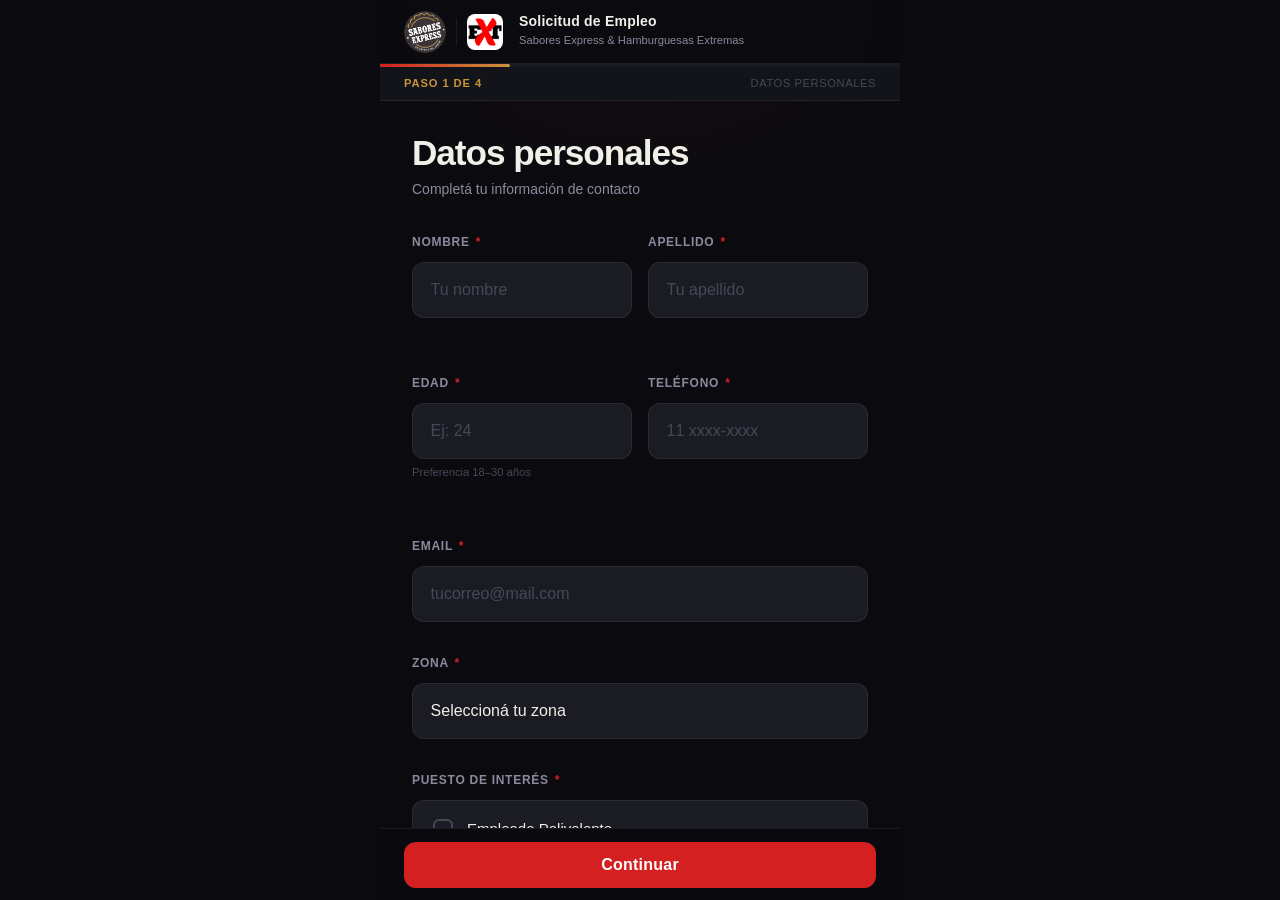
==== index.html @ 11a0b4c1 "Update index.html" ====
<!DOCTYPE html>
<html lang="es">
<head>
  <meta charset="UTF-8">
  <meta name="viewport" content="width=device-width, initial-scale=1.0, viewport-fit=cover">
  <meta name="theme-color" content="#0b0b0f">
  <meta name="apple-mobile-web-app-capable" content="yes">
  <meta name="apple-mobile-web-app-status-bar-style" content="black-translucent">
  <meta name="description" content="Formulario de postulación — Sabores Express y Hamburguesas Extremas">
  <title>Postulación — Sabores Express &amp; Hamburguesas Extremas</title>
  <link rel="stylesheet" href="styles.css">
</head>
<body>

<div id="app">

  <!-- ── HEADER ── -->
  <header class="app-header" role="banner">
    <div class="header-logos" aria-label="Logos corporativos">
      <img src="./assets/img/sabores-logo.jpg"
           alt="Sabores Express"
           class="logo logo--sabores"
           width="48" height="48"
           loading="eager">
      <div class="logo-divider" aria-hidden="true"></div>
      <img src="./assets/img/extremas-logo.jpg"
           alt="Hamburguesas Extremas"
           class="logo logo--ext"
           width="42" height="42"
           loading="eager">
    </div>
    <div class="header-text">
      <h1 class="header-title">Solicitud de Empleo</h1>
      <p class="header-sub">Sabores Express &amp; Hamburguesas Extremas</p>
    </div>
  </header>

  <!-- ── PROGRESS ── -->
  <div class="progress-wrap" aria-hidden="true">
    <div class="progress-fill" id="progressFill"></div>
  </div>

  <!-- ── STEP INDICATOR ── -->
  <div class="step-indicator" id="stepIndicator" aria-live="polite" aria-atomic="true">
    <span class="step-ind-cur" id="stepIndCur">Paso 1 de 4</span>
    <span class="step-ind-name" id="stepIndName">Datos personales</span>
  </div>

  <!-- ════════════════════════════════════════════
       FORM STEPS
  ════════════════════════════════════════════ -->
  <main class="form-main" id="formMain">

    <!-- ──────────────────────────────────────
         PASO 1 · Datos personales
    ────────────────────────────────────── -->
    <section class="form-step is-active" id="step-1" data-step="1"
             aria-labelledby="title-1">

      <header class="step-header">
        <h2 class="step-title" id="title-1">Datos personales</h2>
        <p class="step-sub">Completá tu información de contacto</p>
      </header>

      <!-- Nombre + Apellido -->
      <div class="field-row">
        <div class="field">
          <label class="field-label" for="firstName">
            Nombre <span class="req" aria-label="requerido">*</span>
          </label>
          <input type="text" id="firstName" class="field-input"
                 autocomplete="given-name" inputmode="text"
                 placeholder="Tu nombre" data-required>
        </div>
        <div class="field">
          <label class="field-label" for="lastName">
            Apellido <span class="req" aria-label="requerido">*</span>
          </label>
          <input type="text" id="lastName" class="field-input"
                 autocomplete="family-name" inputmode="text"
                 placeholder="Tu apellido" data-required>
        </div>
      </div>

      <!-- Edad + Teléfono -->
      <div class="field-row">
        <div class="field">
          <label class="field-label" for="age">
            Edad <span class="req" aria-label="requerido">*</span>
          </label>
          <input type="number" id="age" class="field-input"
                 min="16" max="99" inputmode="numeric"
                 placeholder="Ej: 24" data-required>
          <span class="field-hint">Preferencia 18–30 años</span>
        </div>
        <div class="field">
          <label class="field-label" for="phone">
            Teléfono <span class="req" aria-label="requerido">*</span>
          </label>
          <input type="tel" id="phone" class="field-input"
                 autocomplete="tel" inputmode="tel"
                 placeholder="11 xxxx-xxxx" data-required>
        </div>
      </div>

      <!-- Email -->
      <div class="field">
        <label class="field-label" for="email">
          Email <span class="req" aria-label="requerido">*</span>
        </label>
        <input type="email" id="email" class="field-input"
               autocomplete="email" inputmode="email"
               placeholder="tucorreo@mail.com" data-required>
      </div>

      <!-- Zona -->
      <div class="field">
        <label class="field-label" for="zone">
          Zona <span class="req" aria-label="requerido">*</span>
        </label>
        <select id="zone" class="field-input" data-required>
          <option value="" disabled selected>Seleccioná tu zona</option>
          <option value="CABA">CABA</option>
          <option value="Sur">Sur</option>
          <option value="Norte">Norte</option>
          <option value="Oeste">Oeste</option>
          <option value="Zárate">Zárate</option>
          <option value="Mar del Plata">Mar del Plata</option>
          <option value="Luján">Luján</option>
          <option value="La Plata">La Plata</option>
          <option value="Rosario">Ciudad de Rosario</option>
          <option value="La Plata">Ciudad de Santa Fe</option>
          <option value="La Plata">Ciudad de Córdoba</option>
          <option value="La Plata">Ciudad de Paraná</option>
        </select>
      </div>

      <!-- Localidad (visible solo para Sur / Norte / Oeste) -->
      <div class="field" id="localidadField" hidden>
        <label class="field-label" for="localidad">
          Localidad <span class="req" aria-label="requerido">*</span>
        </label>
        <select id="localidad" class="field-input">
          <option value="" disabled selected>Seleccioná tu localidad</option>
        </select>
      </div>

      <!-- Puestos -->
      <div class="field">
        <label class="field-label">
          Puesto de interés <span class="req" aria-label="requerido">*</span>
        </label>
        <div class="check-group" id="puestoGroup" role="group"
             aria-label="Seleccioná uno o más puestos">
          <label class="check-opt">
            <input type="checkbox" name="puesto" value="Empleado Polivalente">
            <span class="check-box" aria-hidden="true"></span>
            <span class="check-lbl">Empleado Polivalente</span>
          </label>
          <label class="check-opt">
            <input type="checkbox" name="puesto" value="Encargado de Turno">
            <span class="check-box" aria-hidden="true"></span>
            <span class="check-lbl">Encargado de Turno</span>
          </label>
          <label class="check-opt">
            <input type="checkbox" name="puesto" value="Gerente de Local">
            <span class="check-box" aria-hidden="true"></span>
            <span class="check-lbl">Gerente de Local</span>
          </label>
        </div>
      </div>

      <!-- Separador de requisitos -->
      <div class="section-sep" role="separator">
        <span class="section-sep-lbl">Requisitos del puesto</span>
      </div>

      <!-- Disponibilidad nocturna -->
      <div class="field">
        <label class="field-label">
          ¿Tenés disponibilidad de 18:00 a 03:00 hs?
          <span class="req" aria-label="requerido">*</span>
        </label>
        <div class="opt-group" data-group="dispNoche" role="radiogroup"
             aria-label="Disponibilidad nocturna">
          <button type="button" class="opt-btn" data-value="si">
            <span class="opt-dot" aria-hidden="true"></span>
            <span class="opt-lbl">Sí, tengo disponibilidad en ese horario</span>
          </button>
          <button type="button" class="opt-btn" data-value="no">
            <span class="opt-dot" aria-hidden="true"></span>
            <span class="opt-lbl">No, no puedo en ese horario</span>
          </button>
        </div>
      </div>

      <!-- Curso manipulación (EXCLUYENTE) -->
      <div class="field">
        <label class="field-label">
          Curso de Manipulación de Alimentos
          <span class="badge-excl" aria-label="requisito excluyente">EXCLUYENTE</span>
        </label>
        <p class="field-desc">
          Declaro que cuento con el Curso de Manipulación de Alimentos vigente
          o que me encuentro actualmente cursándolo.
        </p>
        <div class="opt-group" data-group="cursoMani" role="radiogroup"
             aria-label="Curso de manipulación de alimentos">
          <button type="button" class="opt-btn" data-value="si">
            <span class="opt-dot" aria-hidden="true"></span>
            <span class="opt-lbl">Sí, lo tengo vigente o estoy cursándolo actualmente</span>
          </button>
          <button type="button" class="opt-btn" data-value="no">
            <span class="opt-dot" aria-hidden="true"></span>
            <span class="opt-lbl">No, no lo tengo ni lo estoy cursando</span>
          </button>
        </div>
        <div class="excl-warn" id="exclWarn" hidden role="alert">
          <span aria-hidden="true">⚠</span>
          <span>Este es un requisito excluyente para continuar la postulación.</span>
        </div>
      </div>

      <!-- Antecedentes -->
      <div class="field">
        <label class="field-label">
          Certificado de Antecedentes Penales
          <span class="req" aria-label="requerido">*</span>
        </label>
        <p class="field-desc">
          ¿Tiene vigente su certificado de antecedentes penales? Recuerde que
          debe contar con el mismo para poder realizar la entrevista.
        </p>
        <div class="opt-group" data-group="antecedentes" role="radiogroup"
             aria-label="Certificado de antecedentes penales">
          <button type="button" class="opt-btn" data-value="si">
            <span class="opt-dot" aria-hidden="true"></span>
            <span class="opt-lbl">Sí, está vigente</span>
          </button>
          <button type="button" class="opt-btn" data-value="no-tramite">
            <span class="opt-dot" aria-hidden="true"></span>
            <span class="opt-lbl">No lo tengo / Está en trámite</span>
          </button>
        </div>
      </div>

    </section><!-- /step-1 -->


    <!-- ──────────────────────────────────────
         PASO 2 · Disponibilidad
    ────────────────────────────────────── -->
    <section class="form-step" id="step-2" data-step="2"
             aria-labelledby="title-2">

      <header class="step-header">
        <h2 class="step-title" id="title-2">Disponibilidad</h2>
        <p class="step-sub">La disponibilidad es clave en gastronomía</p>
      </header>

      <div class="field">
        <label class="field-label">
          ¿Cuál es tu disponibilidad horaria?
          <span class="req">*</span>
        </label>
        <div class="opt-group" data-group="dispHoraria" role="radiogroup">
          <button type="button" class="opt-btn" data-value="full-time" data-pts="30">
            <span class="opt-dot" aria-hidden="true"></span>
            <span class="opt-lbl">Full Time — 40+ hs/semana</span>
          </button>
          <button type="button" class="opt-btn" data-value="part-tarde" data-pts="25">
            <span class="opt-dot" aria-hidden="true"></span>
            <span class="opt-lbl">Part Time — tarde / noche</span>
          </button>
          <button type="button" class="opt-btn" data-value="part-manana" data-pts="15">
            <span class="opt-dot" aria-hidden="true"></span>
            <span class="opt-lbl">Part Time — mañana</span>
          </button>
          <button type="button" class="opt-btn" data-value="solo-fds" data-pts="10">
            <span class="opt-dot" aria-hidden="true"></span>
            <span class="opt-lbl">Solo fines de semana</span>
          </button>
        </div>
      </div>

      <div class="field">
        <label class="field-label">
          ¿Podés trabajar fines de semana? <span class="req">*</span>
        </label>
        <div class="opt-group" data-group="dispFds" role="radiogroup">
          <button type="button" class="opt-btn" data-value="always" data-pts="20">
            <span class="opt-dot" aria-hidden="true"></span>
            <span class="opt-lbl">Sí, siempre</span>
          </button>
          <button type="button" class="opt-btn" data-value="sometimes" data-pts="10">
            <span class="opt-dot" aria-hidden="true"></span>
            <span class="opt-lbl">A veces</span>
          </button>
          <button type="button" class="opt-btn" data-value="never" data-pts="0">
            <span class="opt-dot" aria-hidden="true"></span>
            <span class="opt-lbl">No puedo los fines de semana</span>
          </button>
        </div>
      </div>

      <div class="field">
        <label class="field-label">
          ¿Disponibilidad en feriados? <span class="req">*</span>
        </label>
        <div class="opt-group" data-group="dispFeriados" role="radiogroup">
          <button type="button" class="opt-btn" data-value="yes" data-pts="10">
            <span class="opt-dot" aria-hidden="true"></span>
            <span class="opt-lbl">Sí, sin problema</span>
          </button>
          <button type="button" class="opt-btn" data-value="no" data-pts="0">
            <span class="opt-dot" aria-hidden="true"></span>
            <span class="opt-lbl">No, no puedo en feriados</span>
          </button>
        </div>
      </div>

      <div class="field">
        <label class="field-label">
          ¿Podés incorporarte de forma inmediata? <span class="req">*</span>
        </label>
        <div class="opt-group" data-group="dispInicio" role="radiogroup">
          <button type="button" class="opt-btn" data-value="now" data-pts="10">
            <span class="opt-dot" aria-hidden="true"></span>
            <span class="opt-lbl">Sí, puedo empezar ya</span>
          </button>
          <button type="button" class="opt-btn" data-value="2weeks" data-pts="5">
            <span class="opt-dot" aria-hidden="true"></span>
            <span class="opt-lbl">En 1–2 semanas</span>
          </button>
          <button type="button" class="opt-btn" data-value="1month" data-pts="0">
            <span class="opt-dot" aria-hidden="true"></span>
            <span class="opt-lbl">En 1 mes o más</span>
          </button>
        </div>
      </div>

    </section><!-- /step-2 -->


    <!-- ──────────────────────────────────────
         PASO 3 · Experiencia
    ────────────────────────────────────── -->
    <section class="form-step" id="step-3" data-step="3"
             aria-labelledby="title-3">

      <header class="step-header">
        <h2 class="step-title" id="title-3">Experiencia</h2>
        <p class="step-sub">Contanos tu historia laboral</p>
      </header>

      <div class="field">
        <label class="field-label">
          ¿Tenés experiencia en gastronomía o atención? <span class="req">*</span>
        </label>
        <div class="opt-group" data-group="expGastro" role="radiogroup">
          <button type="button" class="opt-btn" data-value="+2" data-pts="20">
            <span class="opt-dot" aria-hidden="true"></span>
            <span class="opt-lbl">Sí, más de 2 años</span>
          </button>
          <button type="button" class="opt-btn" data-value="1-2" data-pts="15">
            <span class="opt-dot" aria-hidden="true"></span>
            <span class="opt-lbl">Entre 1 y 2 años</span>
          </button>
          <button type="button" class="opt-btn" data-value="lt1" data-pts="8">
            <span class="opt-dot" aria-hidden="true"></span>
            <span class="opt-lbl">Algo, menos de un año</span>
          </button>
          <button type="button" class="opt-btn" data-value="0" data-pts="0">
            <span class="opt-dot" aria-hidden="true"></span>
            <span class="opt-lbl">No, es mi primera vez</span>
          </button>
        </div>
      </div>

      <div class="field">
        <label class="field-label">
          ¿Tenés experiencia en caja o manejo de dinero? <span class="req">*</span>
        </label>
        <div class="opt-group" data-group="expCaja" role="radiogroup">
          <button type="button" class="opt-btn" data-value="yes" data-pts="5">
            <span class="opt-dot" aria-hidden="true"></span>
            <span class="opt-lbl">Sí, tengo experiencia</span>
          </button>
          <button type="button" class="opt-btn" data-value="no" data-pts="0">
            <span class="opt-dot" aria-hidden="true"></span>
            <span class="opt-lbl">No, nunca manejé caja</span>
          </button>
        </div>
      </div>

    </section><!-- /step-3 -->


    <!-- ──────────────────────────────────────
         PASO 4 · Quiz / Autoevaluación
    ────────────────────────────────────── -->
    <section class="form-step" id="step-4" data-step="4"
             aria-labelledby="title-4">

      <header class="quiz-header">
        <div class="quiz-progress-track" aria-hidden="true">
          <div class="quiz-progress-fill" id="quizProgressFill"></div>
        </div>
        <div class="quiz-meta">
          <span class="quiz-counter" id="quizCounter"
                aria-live="polite" aria-atomic="true">Pregunta 1 de 12</span>
          <span class="quiz-tag" aria-hidden="true">Autoevaluación</span>
        </div>
        <h2 class="quiz-title" id="title-4">
          Respondé con honestidad — no hay respuestas incorrectas.
        </h2>
      </header>

      <div class="quiz-body">
        <p class="quiz-question" id="quizQuestion" aria-live="polite"></p>
        <div class="quiz-answers" id="quizAnswers" role="group"
             aria-label="Opciones de respuesta"></div>
      </div>

      <div class="quiz-footer" id="quizFooter" hidden>
        <button type="button" class="btn-quiz-next" id="btnQuizNext">
          Siguiente →
        </button>
      </div>

    </section><!-- /step-4 -->


    <!-- ──────────────────────────────────────
         PASO 5 · Gracias (pantalla final)
    ────────────────────────────────────── -->
    <section class="form-step" id="step-5" data-step="5"
             aria-labelledby="title-5">

      <div class="thanks-wrap">
        <div class="thanks-logos" aria-hidden="true">
          <img src="./assets/img/sabores-logo.jpg"
               alt="" class="logo logo--sabores" width="56" height="56" loading="lazy">
          <img src="./assets/img/extremas-logo.jpg"
               alt="" class="logo logo--ext" width="50" height="50" loading="lazy">
        </div>

        <div class="thanks-icon" aria-hidden="true">🎉</div>

        <h2 class="thanks-title" id="title-5">
          ¡Gracias por postularte!
        </h2>

        <p class="thanks-msg">
          Hemos recibido tu solicitud correctamente.
        </p>

        <p class="thanks-msg">
          Mientras evaluamos tu perfil, podés adelantar la documentación requerida.
          Esto permitirá agilizar tu proceso de selección si avanzás a la siguiente etapa.
        </p>

        <a href="https://sites.google.com/view/postulantes-se-he/inicio"
           target="_blank"
           rel="noopener noreferrer"
           class="btn-primary thanks-cta">
          📄 Completar documentación
        </a>

        <button type="button" class="btn-exit" id="btnExit">
          Cerrar
        </button>
      </div>

    </section><!-- /step-5 -->

  </main><!-- /form-main -->

  <!-- ── NAV STICKY ── -->
  <nav class="form-nav" id="formNav" aria-label="Navegación del formulario">
    <button type="button" class="btn-back" id="btnBack" hidden
            aria-label="Volver al paso anterior">
      ← Volver
    </button>
    <button type="button" class="btn-next" id="btnNext"
            aria-label="Continuar al siguiente paso">
      Continuar
    </button>
  </nav>

</div><!-- /app -->

<script src="app.js"></script>
</body>
</html>
---- styles.css ----
/* ══════════════════════════════════════════════════════════════
   ATS Gastronómico — styles.css
   Mobile-first | Dark premium | Red + Gold accent
   Paleta: fondo oscuro · rojo #d42020 · gold #c9953a
   ══════════════════════════════════════════════════════════════ */

/* ── 1. VARIABLES ── */
:root {
  /* Backgrounds */
  --bg:         #0b0b0f;
  --bg-surface: #13131a;
  --bg-raised:  #1b1b24;
  --bg-hover:   #21212d;

  /* Borders */
  --border:       rgba(255, 255, 255, 0.07);
  --border-focus: rgba(255, 255, 255, 0.18);

  /* Brand */
  --red:       #d42020;
  --red-dark:  #a61919;
  --red-light: #e83434;
  --red-glow:  rgba(212, 32, 32, 0.14);

  --gold:      #c9953a;
  --gold-lt:   #e0b050;
  --gold-glow: rgba(201, 149, 58, 0.12);

  /* Text */
  --t1: #f0efe8;
  --t2: #8a8a9e;
  --t3: #474758;

  /* Semantic */
  --warn: rgba(212, 32, 32, 0.1);
  --warn-border: rgba(212, 32, 32, 0.3);

  /* Quiz accent colors */
  --qa1: #b92b2b;
  --qa2: #1f6ea8;
  --qa3: #c46010;
  --qa4: #197a36;

  /* Spacing */
  --s1: 0.375rem;
  --s2: 0.625rem;
  --s3: 1rem;
  --s4: 1.5rem;
  --s5: 2rem;
  --s6: 3rem;

  /* Layout */
  --header-h:    64px;
  --progress-h:  3px;
  --indicator-h: 34px;
  --nav-h:       72px;
  --max-w:       520px;

  /* Radii */
  --r-sm:  8px;
  --r-md:  12px;
  --r-lg:  16px;
  --r-xl:  22px;
  --r-pill: 999px;

  /* Transitions */
  --ease-out: cubic-bezier(0.25, 0.46, 0.45, 0.94);
  --ease-spring: cubic-bezier(0.34, 1.3, 0.64, 1);
  --t-fast: 0.14s ease;
  --t-base: 0.24s ease;
  --t-slow: 0.38s var(--ease-out);

  /* Typography */
  --font: -apple-system, BlinkMacSystemFont, 'Helvetica Neue',
          'Segoe UI', Arial, sans-serif;
}

/* ── 2. RESET ── */
*, *::before, *::after {
  box-sizing: border-box;
  margin: 0;
  padding: 0;
}

html {
  font-size: 16px;
  -webkit-text-size-adjust: 100%;
  -webkit-tap-highlight-color: transparent;
  /* Sin scroll-behavior en html para evitar conflictos */
}

/* body ocupa exactamente la pantalla, sin scroll propio */
body {
  font-family: var(--font);
  background: var(--bg);
  color: var(--t1);
  line-height: 1.55;
  height: 100vh;
  height: 100dvh;
  overflow: hidden;           /* el scroll lo maneja form-main */
  -webkit-font-smoothing: antialiased;
  -moz-osx-font-smoothing: grayscale;
}

img { display: block; max-width: 100%; }

button {
  font-family: inherit;
  cursor: pointer;
  border: none;
  background: none;
  -webkit-appearance: none;
  appearance: none;
}

input, textarea, select {
  font-family: inherit;
  -webkit-appearance: none;
  appearance: none;
}

/* ── 3. APP SHELL ── */
#app {
  display: flex;
  flex-direction: column;
  height: 100vh;
  height: 100dvh;             /* altura exacta del viewport */
  max-width: var(--max-w);
  margin: 0 auto;
  position: relative;
  overflow: hidden;           /* contiene el scroll dentro */

  background:
    radial-gradient(ellipse 90% 35% at 50% 0%,
      rgba(212, 32, 32, 0.07) 0%,
      transparent 60%
    ),
    var(--bg);
}

/* ── 4. HEADER ── */
.app-header {
  display: flex;
  align-items: center;
  gap: var(--s3);
  padding: 0 var(--s4);
  height: var(--header-h);
  background: rgba(11, 11, 15, 0.92);
  border-bottom: 1px solid var(--border);
  flex-shrink: 0;             /* no se comprime */
  z-index: 30;
  backdrop-filter: blur(14px);
  -webkit-backdrop-filter: blur(14px);
}

.header-logos {
  display: flex;
  align-items: center;
  gap: var(--s2);
  flex-shrink: 0;
}

.logo {
  object-fit: contain;
  flex-shrink: 0;
}

.logo--sabores {
  width: 42px;
  height: 42px;
  border-radius: 50%;
  background: var(--bg-surface);
}

.logo--ext {
  width: 36px;
  height: 36px;
  border-radius: var(--r-sm);
  background: var(--bg-surface);
}

.logo-divider {
  width: 1px;
  height: 28px;
  background: var(--border);
}

.header-text { flex: 1; min-width: 0; }

.header-title {
  font-size: 0.875rem;
  font-weight: 700;
  color: var(--t1);
  letter-spacing: 0.015em;
  white-space: nowrap;
  overflow: hidden;
  text-overflow: ellipsis;
  line-height: 1.2;
}

.header-sub {
  font-size: 0.7rem;
  color: var(--t2);
  margin-top: 2px;
  white-space: nowrap;
  overflow: hidden;
  text-overflow: ellipsis;
}

/* ── 5. PROGRESS BAR ── */
.progress-wrap {
  height: var(--progress-h);
  background: var(--bg-raised);
  flex-shrink: 0;
  z-index: 29;
}

.progress-fill {
  height: 100%;
  width: 0%;
  background: linear-gradient(90deg, var(--red), var(--gold));
  border-radius: 0 var(--r-pill) var(--r-pill) 0;
  transition: width var(--t-slow);
}

/* ── 6. STEP INDICATOR ── */
.step-indicator {
  display: flex;
  justify-content: space-between;
  align-items: center;
  padding: 0 var(--s4);
  height: var(--indicator-h);
  background: var(--bg-surface);
  border-bottom: 1px solid var(--border);
  flex-shrink: 0;
  z-index: 28;
}

.step-ind-cur {
  font-size: 0.7rem;
  font-weight: 700;
  color: var(--gold);
  text-transform: uppercase;
  letter-spacing: 0.08em;
}

.step-ind-name {
  font-size: 0.7rem;
  color: var(--t3);
  text-transform: uppercase;
  letter-spacing: 0.05em;
}

/* ── 7. FORM MAIN ── */
.form-main {
  flex: 1;                          /* ocupa el espacio restante */
  overflow-y: scroll;               /* scroll siempre visible en iOS */
  overflow-x: hidden;
  -webkit-overflow-scrolling: touch;
  overscroll-behavior-y: contain;
  scroll-behavior: smooth;
  padding: var(--s4);
  padding-bottom: calc(var(--nav-h) + var(--s5));
  /* Fuerza un contexto de scroll propio en iOS */
  transform: translateZ(0);
  -webkit-transform: translateZ(0);
}

/* ── 8. FORM STEPS — sistema de transición ── */
.form-step {
  display: none;
}

.form-step.is-active {
  display: block;
  animation: stepIn var(--t-slow) forwards;
}

@keyframes stepIn {
  from { opacity: 0; transform: translateY(14px); }
  to   { opacity: 1; transform: translateY(0); }
}

/* ── 9. STEP HEADER ── */
.step-header {
  margin-bottom: var(--s5);
}

.step-title {
  font-size: clamp(1.6rem, 5vw, 2rem);
  font-weight: 800;
  letter-spacing: -0.03em;
  color: var(--t1);
  line-height: 1.15;
}

.step-sub {
  font-size: 0.875rem;
  color: var(--t2);
  margin-top: var(--s1);
}

/* ── 10. CONFIG PANEL ── */
.config-panel {
  background: rgba(201, 149, 58, 0.05);
  border: 1px solid rgba(201, 149, 58, 0.18);
  border-radius: var(--r-md);
  padding: var(--s3);
  margin-bottom: var(--s4);
}

.config-label {
  display: flex;
  align-items: center;
  gap: var(--s1);
  font-size: 0.68rem;
  font-weight: 700;
  color: var(--gold);
  text-transform: uppercase;
  letter-spacing: 0.07em;
  margin-bottom: var(--s2);
  cursor: default;
}

.config-input {
  width: 100%;
  background: rgba(0, 0, 0, 0.3);
  border: 1px solid rgba(201, 149, 58, 0.25);
  border-radius: var(--r-sm);
  padding: 0.5rem 0.75rem;
  font-size: 0.78rem;
  color: var(--t1);
  outline: none;
  transition: border-color var(--t-fast);
}

.config-input:focus {
  border-color: var(--gold);
}

.config-input::placeholder { color: var(--t3); }

/* ── 11. FIELD LAYOUT ── */
.field {
  margin-bottom: var(--s4);
}

.field-row {
  display: grid;
  grid-template-columns: 1fr 1fr;
  gap: var(--s3);
  margin-bottom: var(--s4);
}

.field-label {
  display: block;
  font-size: 0.75rem;
  font-weight: 700;
  color: var(--t2);
  text-transform: uppercase;
  letter-spacing: 0.06em;
  margin-bottom: var(--s2);
}

.req { color: var(--red); margin-left: 2px; }

.field-hint {
  display: block;
  font-size: 0.7rem;
  color: var(--t3);
  margin-top: 5px;
}

.field-desc {
  font-size: 0.825rem;
  color: var(--t2);
  line-height: 1.55;
  margin-bottom: var(--s2);
  font-style: italic;
}

/* ── 12. INPUTS ── */
.field-input {
  width: 100%;
  background: var(--bg-raised);
  border: 1.5px solid var(--border);
  border-radius: var(--r-md);
  padding: 0.875rem 1rem;
  font-size: 1rem;
  color: var(--t1);
  outline: none;
  transition: border-color var(--t-fast), box-shadow var(--t-fast);
  line-height: 1.4;
}

.field-input::placeholder { color: var(--t3); }

.field-input:focus {
  border-color: var(--red);
  box-shadow: 0 0 0 3px var(--red-glow);
}

.field-input.is-error {
  border-color: var(--red-light);
  box-shadow: 0 0 0 3px var(--red-glow);
}

.field-input[type="number"]::-webkit-inner-spin-button,
.field-input[type="number"]::-webkit-outer-spin-button { -webkit-appearance: none; }
.field-input[type="number"] { -moz-appearance: textfield; }

/* ── 13. SECTION SEPARATOR ── */
.section-sep {
  display: flex;
  align-items: center;
  gap: var(--s3);
  margin: var(--s5) 0 var(--s4);
}

.section-sep::before,
.section-sep::after {
  content: '';
  flex: 1;
  height: 1px;
  background: var(--border);
}

.section-sep-lbl {
  font-size: 0.7rem;
  font-weight: 800;
  color: var(--red);
  text-transform: uppercase;
  letter-spacing: 0.1em;
  white-space: nowrap;
}

/* ── 14. OPTION BUTTONS (radio-style) ── */
.opt-group {
  display: flex;
  flex-direction: column;
  gap: var(--s2);
}

.opt-btn {
  display: flex;
  align-items: center;
  gap: 0.875rem;
  width: 100%;
  padding: 0.875rem 1rem;
  background: var(--bg-raised);
  border: 1.5px solid var(--border);
  border-radius: var(--r-md);
  text-align: left;
  position: relative;
  overflow: hidden;
  transition:
    border-color var(--t-fast),
    background    var(--t-fast),
    box-shadow    var(--t-fast),
    transform     var(--t-fast);
}

.opt-btn::before {
  content: '';
  position: absolute;
  left: 0; top: 0; bottom: 0;
  width: 3px;
  background: transparent;
  border-radius: 0 2px 2px 0;
  transition: background var(--t-fast);
}

.opt-btn:hover {
  border-color: var(--border-focus);
  background: var(--bg-hover);
}

.opt-btn:active { transform: scale(0.985); }

.opt-btn.is-sel {
  border-color: var(--red);
  background: rgba(212, 32, 32, 0.06);
  box-shadow: 0 0 0 1px rgba(212, 32, 32, 0.2);
}

.opt-btn.is-sel::before { background: var(--red); }

.opt-dot {
  width: 18px;
  height: 18px;
  border-radius: 50%;
  border: 2px solid var(--t3);
  flex-shrink: 0;
  position: relative;
  transition: border-color var(--t-fast);
}

.opt-btn.is-sel .opt-dot {
  border-color: var(--red);
  background: var(--red);
}

.opt-btn.is-sel .opt-dot::after {
  content: '';
  position: absolute;
  top: 50%; left: 50%;
  transform: translate(-50%, -50%);
  width: 6px;
  height: 6px;
  border-radius: 50%;
  background: #fff;
}

.opt-lbl {
  font-size: 0.9375rem;
  font-weight: 500;
  color: var(--t1);
  line-height: 1.4;
}

.opt-btn.is-sel .opt-lbl { color: #fff; }

/* ── 15. CHECKBOX GROUP ── */
.check-group {
  display: flex;
  flex-direction: column;
  gap: var(--s2);
}

.check-opt {
  display: flex;
  align-items: center;
  gap: 0.875rem;
  padding: 0.875rem 1rem;
  background: var(--bg-raised);
  border: 1.5px solid var(--border);
  border-radius: var(--r-md);
  cursor: pointer;
  user-select: none;
  transition: border-color var(--t-fast), background var(--t-fast);
}

.check-opt input[type="checkbox"] {
  position: absolute;
  opacity: 0;
  width: 0;
  height: 0;
  pointer-events: none;
}

.check-box {
  width: 20px;
  height: 20px;
  border-radius: 6px;
  border: 2px solid var(--t3);
  flex-shrink: 0;
  position: relative;
  transition: all var(--t-fast);
  background: transparent;
}

.check-opt.is-checked .check-box {
  background: var(--red);
  border-color: var(--red);
}

.check-opt.is-checked .check-box::after {
  content: '';
  position: absolute;
  left: 5px;
  top: 2px;
  width: 6px;
  height: 10px;
  border: 2px solid #fff;
  border-top: none;
  border-left: none;
  transform: rotate(44deg);
}

.check-opt.is-checked {
  border-color: var(--red);
  background: rgba(212, 32, 32, 0.06);
}

.check-lbl {
  font-size: 0.9375rem;
  font-weight: 500;
  color: var(--t1);
}

/* ── 16. BADGES Y ADVERTENCIAS ── */
.badge-excl {
  display: inline-flex;
  align-items: center;
  background: rgba(212, 32, 32, 0.12);
  color: #ff7070;
  font-size: 0.6rem;
  font-weight: 800;
  padding: 2px 7px;
  border-radius: var(--r-pill);
  letter-spacing: 0.07em;
  vertical-align: middle;
  margin-left: 6px;
}

.excl-warn {
  display: flex;
  align-items: flex-start;
  gap: var(--s2);
  background: var(--warn);
  border: 1px solid var(--warn-border);
  border-radius: var(--r-md);
  padding: var(--s3);
  margin-top: var(--s2);
  font-size: 0.85rem;
  color: #ff8585;
  line-height: 1.5;
  animation: stepIn var(--t-base) forwards;
}

.step-error {
  display: none;
  background: var(--warn);
  border: 1px solid var(--warn-border);
  border-radius: var(--r-md);
  padding: var(--s3);
  margin-bottom: var(--s3);
  font-size: 0.85rem;
  color: #ff8585;
  animation: stepIn var(--t-base) forwards;
}

.step-error.is-visible { display: block; }

/* ── 17. QUIZ ── */
.quiz-header { margin-bottom: var(--s4); }

.quiz-progress-track {
  height: 3px;
  background: rgba(255, 255, 255, 0.07);
  border-radius: var(--r-pill);
  overflow: hidden;
  margin-bottom: var(--s3);
}

.quiz-progress-fill {
  height: 100%;
  width: 0%;
  background: linear-gradient(90deg, var(--red), var(--gold));
  border-radius: var(--r-pill);
  transition: width 0.45s var(--ease-out);
}

.quiz-meta {
  display: flex;
  justify-content: space-between;
  align-items: center;
  margin-bottom: var(--s3);
}

.quiz-counter {
  font-size: 0.72rem;
  font-weight: 800;
  color: var(--gold);
  text-transform: uppercase;
  letter-spacing: 0.08em;
}

.quiz-tag {
  font-size: 0.68rem;
  color: var(--t3);
  text-transform: uppercase;
  letter-spacing: 0.06em;
}

.quiz-title {
  font-size: 0.875rem;
  font-weight: 400;
  color: var(--t2);
  line-height: 1.55;
}

.quiz-body { margin-bottom: var(--s5); }

.quiz-question {
  font-size: clamp(1rem, 3.5vw, 1.2rem);
  font-weight: 600;
  color: var(--t1);
  line-height: 1.5;
  margin-bottom: var(--s4);
  min-height: 3rem;
  transition: opacity 0.22s ease, transform 0.22s ease;
}

.quiz-answers {
  display: grid;
  grid-template-columns: 1fr 1fr;
  gap: var(--s2);
}

.quiz-ans {
  display: flex;
  flex-direction: column;
  align-items: center;
  justify-content: center;
  gap: var(--s2);
  padding: 1rem 0.625rem;
  min-height: 88px;
  border-radius: var(--r-lg);
  border: 2px solid transparent;
  font-size: 0.8rem;
  font-weight: 600;
  color: rgba(255, 255, 255, 0.92);
  text-align: center;
  line-height: 1.3;
  cursor: pointer;
  transition: filter var(--t-fast), border-color var(--t-fast), transform var(--t-fast);
  -webkit-tap-highlight-color: transparent;
}

.quiz-ans:active { transform: scale(0.96); }
.quiz-ans:hover  { filter: brightness(1.08); }

.quiz-ans--1 { background: var(--qa1); }
.quiz-ans--2 { background: var(--qa2); }
.quiz-ans--3 { background: var(--qa3); }
.quiz-ans--4 { background: var(--qa4); }

.quiz-ans.is-picked {
  border-color: rgba(255, 255, 255, 0.85);
  filter: brightness(1.12);
}

.quiz-ans.is-off {
  opacity: 0.4;
  cursor: default;
  pointer-events: none;
}

.quiz-ans.is-picked.is-off {
  opacity: 1;
  pointer-events: none;
}

.quiz-shape {
  font-size: 1.2rem;
  line-height: 1;
  display: block;
}

.quiz-footer { margin-top: var(--s3); }

.btn-quiz-next {
  width: 100%;
  background: var(--red);
  color: #fff;
  border-radius: var(--r-md);
  padding: 1rem;
  font-size: 1rem;
  font-weight: 700;
  letter-spacing: 0.02em;
  transition: background var(--t-fast), transform var(--t-fast);
}

.btn-quiz-next:hover  { background: var(--red-light); }
.btn-quiz-next:active { background: var(--red-dark); transform: scale(0.99); }

/* ── 18. NAV STICKY ── */
.form-nav {
  position: relative;            /* ya no es fixed — vive en el flex */
  flex-shrink: 0;
  width: 100%;
  display: flex;
  align-items: center;
  gap: var(--s2);
  padding: var(--s3) var(--s4);
  padding-bottom: calc(var(--s3) + env(safe-area-inset-bottom, 0px));
  background: rgba(11, 11, 15, 0.96);
  border-top: 1px solid var(--border);
  backdrop-filter: blur(16px);
  -webkit-backdrop-filter: blur(16px);
  z-index: 40;
  height: var(--nav-h);
}

.btn-back {
  flex-shrink: 0;
  min-width: 88px;
  background: var(--bg-raised);
  color: var(--t2);
  border: 1.5px solid var(--border);
  border-radius: var(--r-md);
  padding: 0.875rem 1rem;
  font-size: 0.875rem;
  font-weight: 600;
  transition: all var(--t-fast);
}

.btn-back:hover  { border-color: var(--border-focus); color: var(--t1); }
.btn-back:active { transform: scale(0.98); }

.btn-next {
  flex: 1;
  background: var(--red);
  color: #fff;
  border-radius: var(--r-md);
  padding: 0.875rem 1.25rem;
  font-size: 1rem;
  font-weight: 700;
  letter-spacing: 0.015em;
  transition: background var(--t-fast), transform var(--t-fast);
}

.btn-next:hover  { background: var(--red-light); }
.btn-next:active { background: var(--red-dark); transform: scale(0.99); }
.btn-next:disabled {
  background: var(--bg-raised);
  color: var(--t3);
  cursor: not-allowed;
}

/* ── 19. PANTALLA DE GRACIAS ── */
.thanks-wrap {
  display: flex;
  flex-direction: column;
  align-items: center;
  text-align: center;
  padding: var(--s5) 0 var(--s6);
  gap: var(--s3);
}

.thanks-logos {
  display: flex;
  align-items: center;
  justify-content: center;
  gap: var(--s3);
  margin-bottom: var(--s2);
}

.thanks-logos .logo--sabores { width: 52px; height: 52px; }
.thanks-logos .logo--ext     { width: 46px; height: 46px; }

.thanks-icon {
  font-size: 3.25rem;
  line-height: 1;
  animation: popIn 0.45s var(--ease-spring) forwards;
}

@keyframes popIn {
  from { transform: scale(0.4); opacity: 0; }
  to   { transform: scale(1);   opacity: 1; }
}

.thanks-title {
  font-size: clamp(1.6rem, 5vw, 2rem);
  font-weight: 800;
  letter-spacing: -0.03em;
  color: var(--t1);
  line-height: 1.15;
}

.thanks-msg {
  font-size: 0.9375rem;
  color: var(--t2);
  line-height: 1.65;
  max-width: 440px;
}

.thanks-cta {
  display: inline-flex;
  align-items: center;
  justify-content: center;
  margin-top: var(--s2);
  padding: 0.9375rem 1.5rem;
  border: 1.5px solid var(--red);
  border-radius: var(--r-md);
  background: var(--red);
  color: #fff;
  font-size: 1rem;
  font-weight: 700;
  line-height: 1.2;
  text-decoration: none;
  transition: background var(--t-fast), border-color var(--t-fast), transform var(--t-fast);
}

.thanks-cta:hover {
  background: var(--red-dark);
  border-color: var(--red-dark);
}

.thanks-cta:active { transform: scale(0.98); }

.thanks-cta:focus-visible {
  outline: 3px solid color-mix(in srgb, var(--red) 35%, transparent);
  outline-offset: 3px;
}

.btn-exit {
  margin-top: var(--s1);
  background: var(--bg-raised);
  color: var(--t1);
  border: 1.5px solid var(--border);
  border-radius: var(--r-md);
  padding: 0.875rem 2.5rem;
  font-size: 1rem;
  font-weight: 600;
  transition: all var(--t-fast);
}

.btn-exit:hover  { background: var(--bg-hover); border-color: var(--border-focus); }
.btn-exit:active { transform: scale(0.98); }

/* ── 20. UTILIDADES ── */
[hidden] { display: none !important; }

/* ── 21. RESPONSIVE ── */
@media (max-width: 380px) {
  .field-row { grid-template-columns: 1fr; }
  .quiz-answers { grid-template-columns: 1fr 1fr; }
  .quiz-ans { min-height: 78px; font-size: 0.75rem; }
}

@media (min-width: 600px) {
  .form-main {
    padding: var(--s5);
    padding-bottom: calc(var(--nav-h) + var(--s5));
  }

  .step-title,
  .thanks-title { font-size: 2.2rem; }

  .opt-btn,
  .check-opt { padding: 1rem 1.25rem; }

  .field-input { padding: 1rem 1.1rem; }

  .quiz-ans { min-height: 100px; padding: 1.1rem 0.75rem; }
}

@media (min-width: 600px) and (min-height: 700px) {
  .field { margin-bottom: var(--s5); }
}
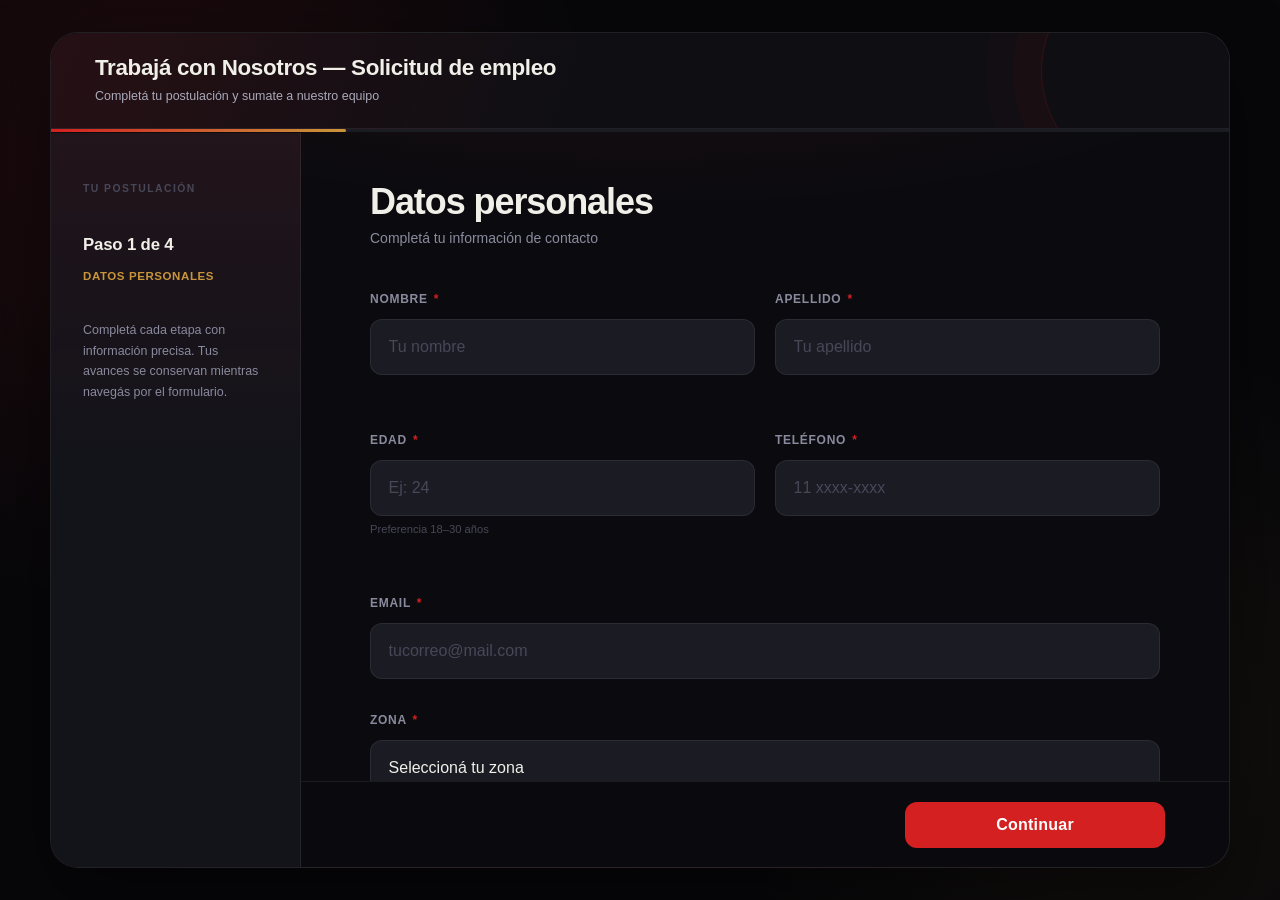
==== commit ce9ee565: "Add files via upload" ====
--- a/index.html
+++ b/index.html
@@ -6,8 +6,8 @@
   <meta name="theme-color" content="#0b0b0f">
   <meta name="apple-mobile-web-app-capable" content="yes">
   <meta name="apple-mobile-web-app-status-bar-style" content="black-translucent">
-  <meta name="description" content="Formulario de postulación — Sabores Express y Hamburguesas Extremas">
-  <title>Postulación — Sabores Express &amp; Hamburguesas Extremas</title>
+  <meta name="description" content="Formulario unificado de postulación laboral">
+  <title>Trabajá con Nosotros — Solicitud de empleo</title>
   <link rel="stylesheet" href="styles.css">
 </head>
 <body>
@@ -16,22 +16,9 @@
 
   <!-- ── HEADER ── -->
   <header class="app-header" role="banner">
-    <div class="header-logos" aria-label="Logos corporativos">
-      <img src="./assets/img/sabores-logo.jpg"
-           alt="Sabores Express"
-           class="logo logo--sabores"
-           width="48" height="48"
-           loading="eager">
-      <div class="logo-divider" aria-hidden="true"></div>
-      <img src="./assets/img/extremas-logo.jpg"
-           alt="Hamburguesas Extremas"
-           class="logo logo--ext"
-           width="42" height="42"
-           loading="eager">
-    </div>
     <div class="header-text">
-      <h1 class="header-title">Solicitud de Empleo</h1>
-      <p class="header-sub">Sabores Express &amp; Hamburguesas Extremas</p>
+      <h1 class="header-title">Trabajá con Nosotros — Solicitud de empleo</h1>
+      <p class="header-sub">Completá tu postulación y sumate a nuestro equipo</p>
     </div>
   </header>
 
@@ -438,13 +425,6 @@
              aria-labelledby="title-5">
 
       <div class="thanks-wrap">
-        <div class="thanks-logos" aria-hidden="true">
-          <img src="./assets/img/sabores-logo.jpg"
-               alt="" class="logo logo--sabores" width="56" height="56" loading="lazy">
-          <img src="./assets/img/extremas-logo.jpg"
-               alt="" class="logo logo--ext" width="50" height="50" loading="lazy">
-        </div>
-
         <div class="thanks-icon" aria-hidden="true">🎉</div>
 
         <h2 class="thanks-title" id="title-5">
@@ -460,7 +440,7 @@
           Esto permitirá agilizar tu proceso de selección si avanzás a la siguiente etapa.
         </p>
 
-        <a href="https://sites.google.com/view/postulantes-se-he/inicio"
+        <a href="https://sites.google.com/view/postulantes-se-he/documentacion"
            target="_blank"
            rel="noopener noreferrer"
            class="btn-primary thanks-cta">
--- a/styles.css
+++ b/styles.css
@@ -940,3 +940,305 @@
 @media (min-width: 600px) and (min-height: 700px) {
   .field { margin-bottom: var(--s5); }
 }
+
+/* ── 22. EXPERIENCIA RESPONSIVE TABLET / DESKTOP ── */
+@media (min-width: 700px) {
+  body {
+    padding: 1.5rem;
+    background:
+      radial-gradient(circle at 12% 18%, rgba(212, 32, 32, 0.12), transparent 28rem),
+      radial-gradient(circle at 88% 82%, rgba(201, 149, 58, 0.07), transparent 25rem),
+      #07070a;
+  }
+
+  #app {
+    width: min(100%, 900px);
+    max-width: 900px;
+    height: calc(100vh - 3rem);
+    height: calc(100dvh - 3rem);
+    border: 1px solid rgba(255, 255, 255, 0.09);
+    border-radius: 24px;
+    box-shadow: 0 28px 80px rgba(0, 0, 0, 0.46);
+  }
+
+  .app-header {
+    position: relative;
+    min-height: 88px;
+    height: 88px;
+    padding: 0 2.25rem;
+    overflow: hidden;
+    background:
+      linear-gradient(110deg, rgba(212, 32, 32, 0.12), transparent 46%),
+      rgba(15, 15, 20, 0.96);
+  }
+
+  .app-header::after {
+    content: '';
+    position: absolute;
+    right: -32px;
+    top: -72px;
+    width: 220px;
+    height: 220px;
+    border: 1px solid rgba(212, 32, 32, 0.2);
+    border-radius: 50%;
+    box-shadow:
+      0 0 0 28px rgba(212, 32, 32, 0.035),
+      0 0 0 56px rgba(212, 32, 32, 0.02);
+    pointer-events: none;
+  }
+
+  .header-text {
+    position: relative;
+    z-index: 1;
+  }
+
+  .header-title {
+    font-size: 1.25rem;
+    letter-spacing: -0.015em;
+  }
+
+  .header-sub {
+    margin-top: 0.35rem;
+    font-size: 0.78rem;
+    color: #aaaaba;
+  }
+
+  .step-indicator {
+    height: 42px;
+    padding-inline: 2.25rem;
+  }
+
+  .step-ind-cur,
+  .step-ind-name {
+    font-size: 0.72rem;
+  }
+
+  .form-main {
+    overflow-y: auto;
+    padding: 2.5rem 3rem;
+    padding-bottom: 2.5rem;
+    scrollbar-width: thin;
+    scrollbar-color: rgba(255, 255, 255, 0.16) transparent;
+  }
+
+  .form-main::-webkit-scrollbar {
+    width: 8px;
+  }
+
+  .form-main::-webkit-scrollbar-track {
+    background: transparent;
+  }
+
+  .form-main::-webkit-scrollbar-thumb {
+    background: rgba(255, 255, 255, 0.14);
+    border: 2px solid transparent;
+    border-radius: var(--r-pill);
+    background-clip: padding-box;
+  }
+
+  .form-main::-webkit-scrollbar-thumb:hover {
+    background: rgba(255, 255, 255, 0.24);
+    border: 2px solid transparent;
+    background-clip: padding-box;
+  }
+
+  .form-step {
+    width: 100%;
+    max-width: 760px;
+    margin-inline: auto;
+  }
+
+  .step-header {
+    margin-bottom: 2.5rem;
+  }
+
+  .step-title,
+  .thanks-title {
+    font-size: 2.25rem;
+  }
+
+  .field-row {
+    gap: 1.25rem;
+  }
+
+  .opt-group,
+  .check-group {
+    display: grid;
+    grid-template-columns: repeat(2, minmax(0, 1fr));
+    gap: 0.75rem;
+  }
+
+  .form-nav {
+    justify-content: flex-end;
+    min-height: 80px;
+    height: 80px;
+    padding: 1rem 3rem;
+  }
+
+  .btn-back {
+    min-width: 120px;
+  }
+
+  .btn-next {
+    flex: 0 1 260px;
+  }
+
+  #step-5.is-active {
+    height: 100%;
+  }
+
+  #step-5.is-active .thanks-wrap {
+    min-height: 100%;
+    justify-content: center;
+    padding-block: 2rem;
+  }
+}
+
+@media (min-width: 1100px) {
+  body {
+    padding: 2rem;
+  }
+
+  #app {
+    display: grid;
+    grid-template-columns: 250px minmax(0, 1fr);
+    grid-template-rows: 96px 4px minmax(0, 1fr) 86px;
+    width: min(100%, 1180px);
+    max-width: 1180px;
+    height: calc(100vh - 4rem);
+    height: calc(100dvh - 4rem);
+    min-height: 640px;
+    border-radius: 28px;
+  }
+
+  .app-header {
+    grid-column: 1 / -1;
+    grid-row: 1;
+    height: 96px;
+    padding-inline: 2.75rem;
+  }
+
+  .header-title {
+    font-size: 1.4rem;
+  }
+
+  .progress-wrap {
+    grid-column: 1 / -1;
+    grid-row: 2;
+  }
+
+  .step-indicator {
+    grid-column: 1;
+    grid-row: 3 / 5;
+    height: auto;
+    min-width: 0;
+    padding: 3rem 2rem;
+    flex-direction: column;
+    align-items: flex-start;
+    justify-content: flex-start;
+    gap: 0.65rem;
+    background:
+      linear-gradient(180deg, rgba(212, 32, 32, 0.075), transparent 45%),
+      var(--bg-surface);
+    border-right: 1px solid var(--border);
+    border-bottom: 0;
+  }
+
+  .step-indicator::before {
+    content: 'TU POSTULACIÓN';
+    display: block;
+    margin-bottom: 1.5rem;
+    color: var(--t3);
+    font-size: 0.65rem;
+    font-weight: 800;
+    letter-spacing: 0.14em;
+  }
+
+  .step-indicator::after {
+    content: 'Completá cada etapa con información precisa. Tus avances se conservan mientras navegás por el formulario.';
+    display: block;
+    margin-top: 1.5rem;
+    color: var(--t2);
+    font-size: 0.78rem;
+    line-height: 1.65;
+    text-transform: none;
+    letter-spacing: normal;
+  }
+
+  .step-ind-cur {
+    display: inline-flex;
+    align-items: center;
+    gap: 0.55rem;
+    color: var(--t1);
+    font-size: 1.05rem;
+    letter-spacing: -0.01em;
+    text-transform: none;
+  }
+
+  #app:has(#step-5.is-active) .step-ind-cur {
+    padding: 0.55rem 0.8rem;
+    color: #f5f5f2;
+    background: rgba(33, 153, 84, 0.12);
+    border: 1px solid rgba(76, 195, 126, 0.24);
+    border-radius: var(--r-pill);
+  }
+
+  #app:has(#step-5.is-active) .step-ind-cur::before {
+    content: '✓';
+    display: grid;
+    place-items: center;
+    width: 1.25rem;
+    height: 1.25rem;
+    color: #8ae0ae;
+    background: rgba(76, 195, 126, 0.14);
+    border-radius: 50%;
+    font-size: 0.75rem;
+    font-weight: 900;
+  }
+
+  .step-ind-name {
+    color: var(--gold);
+    font-size: 0.72rem;
+    font-weight: 700;
+  }
+
+  .form-main {
+    grid-column: 2;
+    grid-row: 3;
+    padding: 3rem 4rem;
+    padding-bottom: 3rem;
+  }
+
+  .form-step {
+    max-width: 790px;
+  }
+
+  .form-nav {
+    grid-column: 2;
+    grid-row: 4;
+    height: 86px;
+    padding-inline: 4rem;
+  }
+
+  .quiz-answers {
+    grid-template-columns: repeat(4, minmax(0, 1fr));
+  }
+
+  .quiz-ans {
+    min-height: 112px;
+  }
+}
+
+@media (min-width: 700px) and (max-height: 680px) {
+  body { padding-block: 0.75rem; }
+
+  #app {
+    height: calc(100vh - 1.5rem);
+    height: calc(100dvh - 1.5rem);
+  }
+
+  .app-header {
+    min-height: 72px;
+    height: 72px;
+  }
+}
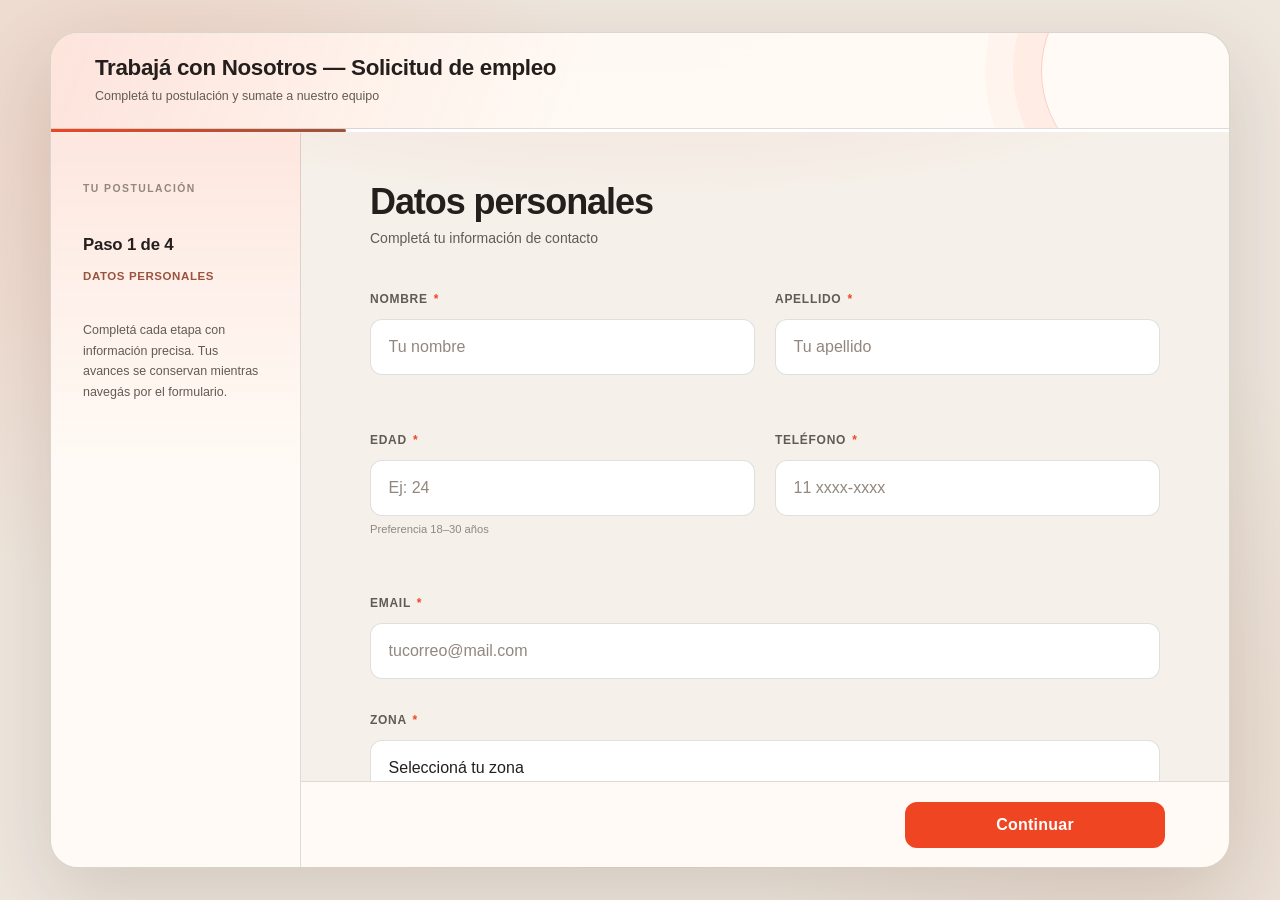
==== commit d0b26779: "Update index.html" ====
--- a/index.html
+++ b/index.html
@@ -3,9 +3,9 @@
 <head>
   <meta charset="UTF-8">
   <meta name="viewport" content="width=device-width, initial-scale=1.0, viewport-fit=cover">
-  <meta name="theme-color" content="#0b0b0f">
+  <meta name="theme-color" content="#f5f1ea">
   <meta name="apple-mobile-web-app-capable" content="yes">
-  <meta name="apple-mobile-web-app-status-bar-style" content="black-translucent">
+  <meta name="apple-mobile-web-app-status-bar-style" content="default">
   <meta name="description" content="Formulario unificado de postulación laboral">
   <title>Trabajá con Nosotros — Solicitud de empleo</title>
   <link rel="stylesheet" href="styles.css">
@@ -137,23 +137,27 @@
         <label class="field-label">
           Puesto de interés <span class="req" aria-label="requerido">*</span>
         </label>
-        <div class="check-group" id="puestoGroup" role="group"
-             aria-label="Seleccioná uno o más puestos">
+        <div class="check-group" id="puestoGroup" role="radiogroup"
+             aria-label="Seleccioná un puesto">
           <label class="check-opt">
-            <input type="checkbox" name="puesto" value="Empleado Polivalente">
+            <input type="radio" name="puesto" value="Empleado Polivalente">
             <span class="check-box" aria-hidden="true"></span>
             <span class="check-lbl">Empleado Polivalente</span>
           </label>
           <label class="check-opt">
-            <input type="checkbox" name="puesto" value="Encargado de Turno">
+            <input type="radio" name="puesto" value="Encargado de Turno">
             <span class="check-box" aria-hidden="true"></span>
             <span class="check-lbl">Encargado de Turno</span>
           </label>
           <label class="check-opt">
-            <input type="checkbox" name="puesto" value="Gerente de Local">
+            <input type="radio" name="puesto" value="Gerente de Local">
             <span class="check-box" aria-hidden="true"></span>
             <span class="check-lbl">Gerente de Local</span>
           </label>
+        </div>
+        <div class="excl-warn" id="puestoWarn" hidden role="alert">
+          <span aria-hidden="true">⚠</span>
+          <span>Se requiere experiencia previa comprobable en rubros gastronómicos exclusivamente.</span>
         </div>
       </div>
 
@@ -440,7 +444,7 @@
           Esto permitirá agilizar tu proceso de selección si avanzás a la siguiente etapa.
         </p>
 
-        <a href="https://sites.google.com/view/postulantes-se-he/documentacion"
+        <a href="https://sites.google.com/view/postulantes-seleccion/documentacion"
            target="_blank"
            rel="noopener noreferrer"
            class="btn-primary thanks-cta">
--- a/styles.css
+++ b/styles.css
@@ -1,45 +1,45 @@
 /* ══════════════════════════════════════════════════════════════
    ATS Gastronómico — styles.css
-   Mobile-first | Dark premium | Red + Gold accent
-   Paleta: fondo oscuro · rojo #d42020 · gold #c9953a
+   Mobile-first | Light editorial | Coral + warm neutrals
+   Paleta: marfil · carbón cálido · coral #ef4523
    ══════════════════════════════════════════════════════════════ */
 
 /* ── 1. VARIABLES ── */
 :root {
   /* Backgrounds */
-  --bg:         #0b0b0f;
-  --bg-surface: #13131a;
-  --bg-raised:  #1b1b24;
-  --bg-hover:   #21212d;
+  --bg:         #f5f1ea;
+  --bg-surface: #fffaf5;
+  --bg-raised:  #ffffff;
+  --bg-hover:   #f8e9df;
 
   /* Borders */
-  --border:       rgba(255, 255, 255, 0.07);
-  --border-focus: rgba(255, 255, 255, 0.18);
+  --border:       rgba(36, 31, 28, 0.14);
+  --border-focus: rgba(36, 31, 28, 0.34);
 
   /* Brand */
-  --red:       #d42020;
-  --red-dark:  #a61919;
-  --red-light: #e83434;
-  --red-glow:  rgba(212, 32, 32, 0.14);
-
-  --gold:      #c9953a;
-  --gold-lt:   #e0b050;
-  --gold-glow: rgba(201, 149, 58, 0.12);
+  --red:       #ef4523;
+  --red-dark:  #c9351b;
+  --red-light: #f2694b;
+  --red-glow:  rgba(239, 69, 35, 0.18);
+
+  --gold:      #9a543d;
+  --gold-lt:   #c77758;
+  --gold-glow: rgba(154, 84, 61, 0.13);
 
   /* Text */
-  --t1: #f0efe8;
-  --t2: #8a8a9e;
-  --t3: #474758;
+  --t1: #241f1c;
+  --t2: #625b54;
+  --t3: #91877f;
 
   /* Semantic */
-  --warn: rgba(212, 32, 32, 0.1);
-  --warn-border: rgba(212, 32, 32, 0.3);
+  --warn: #fff0eb;
+  --warn-border: rgba(201, 53, 27, 0.34);
 
   /* Quiz accent colors */
-  --qa1: #b92b2b;
-  --qa2: #1f6ea8;
-  --qa3: #c46010;
-  --qa4: #197a36;
+  --qa1: #e75837;
+  --qa2: #47352e;
+  --qa3: #b8653e;
+  --qa4: #637c62;
 
   /* Spacing */
   --s1: 0.375rem;
@@ -71,8 +71,7 @@
   --t-slow: 0.38s var(--ease-out);
 
   /* Typography */
-  --font: -apple-system, BlinkMacSystemFont, 'Helvetica Neue',
-          'Segoe UI', Arial, sans-serif;
+  --font: 'Helvetica Neue', Helvetica, Arial, sans-serif;
 }
 
 /* ── 2. RESET ── */
@@ -132,7 +131,7 @@
 
   background:
     radial-gradient(ellipse 90% 35% at 50% 0%,
-      rgba(212, 32, 32, 0.07) 0%,
+      rgba(239, 69, 35, 0.10) 0%,
       transparent 60%
     ),
     var(--bg);
@@ -145,7 +144,7 @@
   gap: var(--s3);
   padding: 0 var(--s4);
   height: var(--header-h);
-  background: rgba(11, 11, 15, 0.92);
+  background: rgba(255, 250, 245, 0.94);
   border-bottom: 1px solid var(--border);
   flex-shrink: 0;             /* no se comprime */
   z-index: 30;
@@ -302,8 +301,8 @@
 
 /* ── 10. CONFIG PANEL ── */
 .config-panel {
-  background: rgba(201, 149, 58, 0.05);
-  border: 1px solid rgba(201, 149, 58, 0.18);
+  background: rgba(154, 84, 61, 0.07);
+  border: 1px solid rgba(154, 84, 61, 0.20);
   border-radius: var(--r-md);
   padding: var(--s3);
   margin-bottom: var(--s4);
@@ -324,8 +323,8 @@
 
 .config-input {
   width: 100%;
-  background: rgba(0, 0, 0, 0.3);
-  border: 1px solid rgba(201, 149, 58, 0.25);
+  background: #fffdfa;
+  border: 1px solid rgba(154, 84, 61, 0.30);
   border-radius: var(--r-sm);
   padding: 0.5rem 0.75rem;
   font-size: 0.78rem;
@@ -479,8 +478,8 @@
 
 .opt-btn.is-sel {
   border-color: var(--red);
-  background: rgba(212, 32, 32, 0.06);
-  box-shadow: 0 0 0 1px rgba(212, 32, 32, 0.2);
+  background: rgba(239, 69, 35, 0.08);
+  box-shadow: 0 0 0 1px rgba(239, 69, 35, 0.22);
 }
 
 .opt-btn.is-sel::before { background: var(--red); }
@@ -518,9 +517,9 @@
   line-height: 1.4;
 }
 
-.opt-btn.is-sel .opt-lbl { color: #fff; }
-
-/* ── 15. CHECKBOX GROUP ── */
+.opt-btn.is-sel .opt-lbl { color: var(--t1); }
+
+/* ── 15. PUESTO DE INTERÉS ── */
 .check-group {
   display: flex;
   flex-direction: column;
@@ -540,7 +539,7 @@
   transition: border-color var(--t-fast), background var(--t-fast);
 }
 
-.check-opt input[type="checkbox"] {
+.check-opt input[type="radio"] {
   position: absolute;
   opacity: 0;
   width: 0;
@@ -551,7 +550,7 @@
 .check-box {
   width: 20px;
   height: 20px;
-  border-radius: 6px;
+  border-radius: 50%;
   border: 2px solid var(--t3);
   flex-shrink: 0;
   position: relative;
@@ -567,19 +566,14 @@
 .check-opt.is-checked .check-box::after {
   content: '';
   position: absolute;
-  left: 5px;
-  top: 2px;
-  width: 6px;
-  height: 10px;
-  border: 2px solid #fff;
-  border-top: none;
-  border-left: none;
-  transform: rotate(44deg);
+  inset: 5px;
+  border-radius: 50%;
+  background: #fff;
 }
 
 .check-opt.is-checked {
   border-color: var(--red);
-  background: rgba(212, 32, 32, 0.06);
+  background: rgba(239, 69, 35, 0.08);
 }
 
 .check-lbl {
@@ -592,8 +586,8 @@
 .badge-excl {
   display: inline-flex;
   align-items: center;
-  background: rgba(212, 32, 32, 0.12);
-  color: #ff7070;
+  background: #fde3db;
+  color: #a9301a;
   font-size: 0.6rem;
   font-weight: 800;
   padding: 2px 7px;
@@ -613,7 +607,7 @@
   padding: var(--s3);
   margin-top: var(--s2);
   font-size: 0.85rem;
-  color: #ff8585;
+  color: #9f301c;
   line-height: 1.5;
   animation: stepIn var(--t-base) forwards;
 }
@@ -626,7 +620,7 @@
   padding: var(--s3);
   margin-bottom: var(--s3);
   font-size: 0.85rem;
-  color: #ff8585;
+  color: #9f301c;
   animation: stepIn var(--t-base) forwards;
 }
 
@@ -637,7 +631,7 @@
 
 .quiz-progress-track {
   height: 3px;
-  background: rgba(255, 255, 255, 0.07);
+  background: rgba(36, 31, 28, 0.10);
   border-radius: var(--r-pill);
   overflow: hidden;
   margin-bottom: var(--s3);
@@ -710,7 +704,7 @@
   border: 2px solid transparent;
   font-size: 0.8rem;
   font-weight: 600;
-  color: rgba(255, 255, 255, 0.92);
+  color: #fffdf9;
   text-align: center;
   line-height: 1.3;
   cursor: pointer;
@@ -775,7 +769,7 @@
   gap: var(--s2);
   padding: var(--s3) var(--s4);
   padding-bottom: calc(var(--s3) + env(safe-area-inset-bottom, 0px));
-  background: rgba(11, 11, 15, 0.96);
+  background: rgba(255, 250, 245, 0.96);
   border-top: 1px solid var(--border);
   backdrop-filter: blur(16px);
   -webkit-backdrop-filter: blur(16px);
@@ -946,9 +940,9 @@
   body {
     padding: 1.5rem;
     background:
-      radial-gradient(circle at 12% 18%, rgba(212, 32, 32, 0.12), transparent 28rem),
-      radial-gradient(circle at 88% 82%, rgba(201, 149, 58, 0.07), transparent 25rem),
-      #07070a;
+      radial-gradient(circle at 12% 18%, rgba(239, 69, 35, 0.13), transparent 28rem),
+      radial-gradient(circle at 88% 82%, rgba(184, 101, 62, 0.10), transparent 25rem),
+      #eee7de;
   }
 
   #app {
@@ -956,9 +950,9 @@
     max-width: 900px;
     height: calc(100vh - 3rem);
     height: calc(100dvh - 3rem);
-    border: 1px solid rgba(255, 255, 255, 0.09);
+    border: 1px solid rgba(36, 31, 28, 0.13);
     border-radius: 24px;
-    box-shadow: 0 28px 80px rgba(0, 0, 0, 0.46);
+    box-shadow: 0 28px 80px rgba(67, 43, 31, 0.16);
   }
 
   .app-header {
@@ -968,8 +962,8 @@
     padding: 0 2.25rem;
     overflow: hidden;
     background:
-      linear-gradient(110deg, rgba(212, 32, 32, 0.12), transparent 46%),
-      rgba(15, 15, 20, 0.96);
+      linear-gradient(110deg, rgba(239, 69, 35, 0.12), transparent 46%),
+      rgba(255, 250, 245, 0.97);
   }
 
   .app-header::after {
@@ -979,11 +973,11 @@
     top: -72px;
     width: 220px;
     height: 220px;
-    border: 1px solid rgba(212, 32, 32, 0.2);
+    border: 1px solid rgba(239, 69, 35, 0.24);
     border-radius: 50%;
     box-shadow:
-      0 0 0 28px rgba(212, 32, 32, 0.035),
-      0 0 0 56px rgba(212, 32, 32, 0.02);
+      0 0 0 28px rgba(239, 69, 35, 0.055),
+      0 0 0 56px rgba(239, 69, 35, 0.025);
     pointer-events: none;
   }
 
@@ -1000,7 +994,7 @@
   .header-sub {
     margin-top: 0.35rem;
     font-size: 0.78rem;
-    color: #aaaaba;
+    color: var(--t2);
   }
 
   .step-indicator {
@@ -1018,7 +1012,7 @@
     padding: 2.5rem 3rem;
     padding-bottom: 2.5rem;
     scrollbar-width: thin;
-    scrollbar-color: rgba(255, 255, 255, 0.16) transparent;
+    scrollbar-color: rgba(36, 31, 28, 0.20) transparent;
   }
 
   .form-main::-webkit-scrollbar {
@@ -1030,14 +1024,14 @@
   }
 
   .form-main::-webkit-scrollbar-thumb {
-    background: rgba(255, 255, 255, 0.14);
+    background: rgba(36, 31, 28, 0.16);
     border: 2px solid transparent;
     border-radius: var(--r-pill);
     background-clip: padding-box;
   }
 
   .form-main::-webkit-scrollbar-thumb:hover {
-    background: rgba(255, 255, 255, 0.24);
+    background: rgba(36, 31, 28, 0.28);
     border: 2px solid transparent;
     background-clip: padding-box;
   }
@@ -1138,7 +1132,7 @@
     justify-content: flex-start;
     gap: 0.65rem;
     background:
-      linear-gradient(180deg, rgba(212, 32, 32, 0.075), transparent 45%),
+      linear-gradient(180deg, rgba(239, 69, 35, 0.10), transparent 45%),
       var(--bg-surface);
     border-right: 1px solid var(--border);
     border-bottom: 0;
